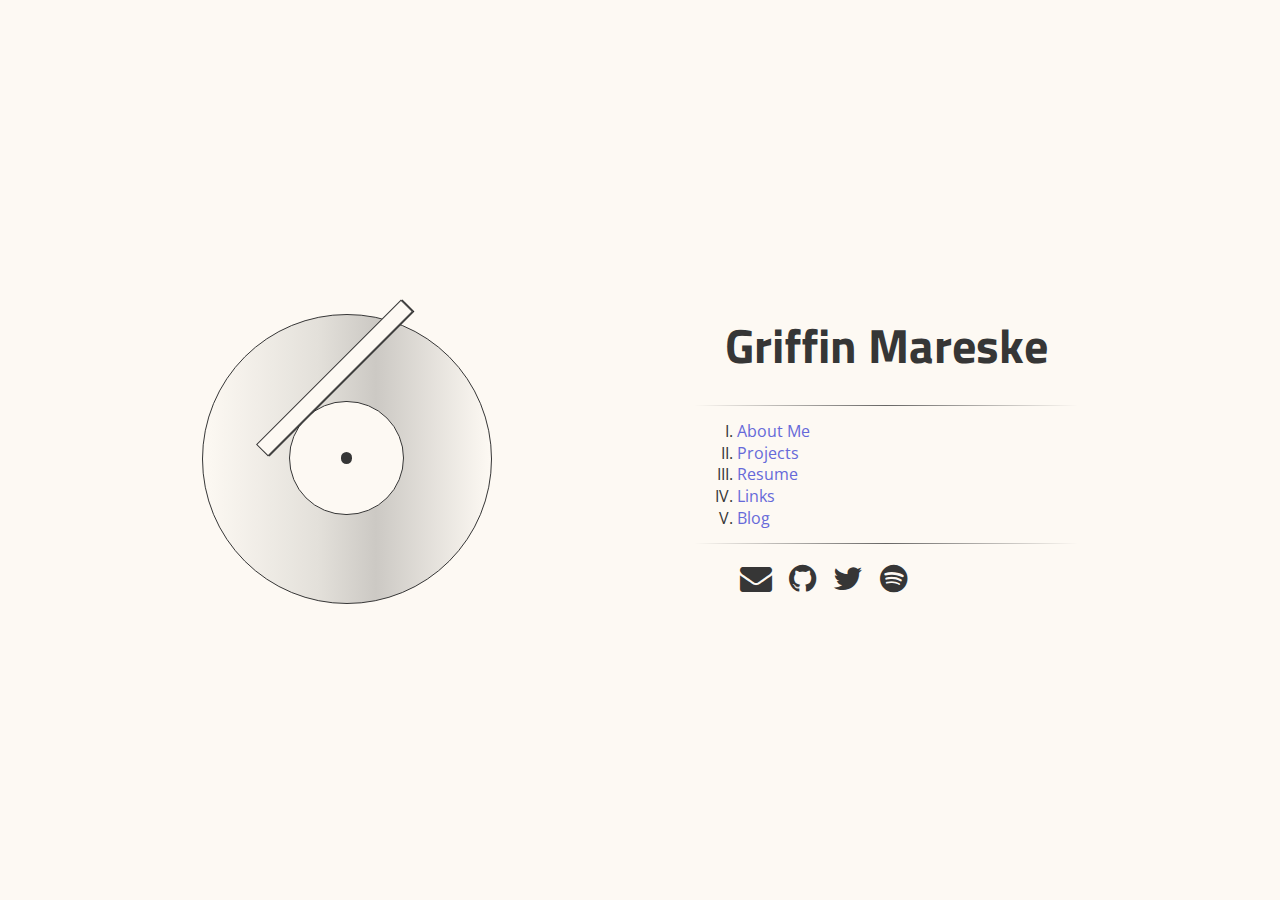
==== index.html @ 83ba7bfa "NEW STYLE" ====
<!DOCTYPE html>
<html>
  <head>
    <meta charset="utf-8"/>
    <meta name="description" content="Griffin Mareske's website"/>
    <meta name="viewport" content="width=device-width, initial-scale=1.0">

    <title>Griffin Mareske</title>

    <!-- fonts -->
    <link href="https://fonts.googleapis.com/css?family=Open+Sans|Titillium+Web" rel="stylesheet">
    <!-- icons -->
    <link href="https://maxcdn.bootstrapcdn.com/font-awesome/4.7.0/css/font-awesome.min.css" rel="stylesheet" integrity="sha384-wvfXpqpZZVQGK6TAh5PVlGOfQNHSoD2xbE+QkPxCAFlNEevoEH3Sl0sibVcOQVnN" crossorigin="anonymous">
    <!-- reset -->
    <link href="css/normalize.min.css" rel="stylesheet"/>
    <!-- styles -->
    <link href="css/style.css" rel="stylesheet"/>
  </head>

  <body>
    <div class="container">
      <div class="turntable">
	<div class="record-needle"></div>
	<div class="record-disc" id="record-disc">
	  <div class="record-image"><div class="record-pin"></div></div>
	</div>
      </div>
      <div class="text-container">
	<a href="/" class="header"><h1>Griffin Mareske</h1></a>
	<!-- <p><i>"What the everliving fuck do i put here?"</i></p> -->
	<hr/>
	<ul id="link-nav" class="link-list">
	  <li><span id="about">About Me</span></li>
	  <li><span id="project">Projects</span></li>
	  <li><a id="resume" href="#">Resume</a></li>
	  <li><a id="links">Links</a></li>
	  <li><a id="blog">Blog</a></li>
	</ul>
	<a id="back-btn" class="hide">Back</a>
	<!-- About Section -->
	<div id="about-txt" class="text hide">
	  <h2>About Me</h2>
	  <p>I am a Grinnell College undergrad '20 studying computer
	  science and music.</p>
	</div>
	
	<!-- Project Section -->
	<div id="project-txt" class="text hide">
	  <h2>Projects</h2>
	  <ul>
	    <li><a href="https://github.com/gmareske/edventure"><i class="fa
	    fa-github"></i></a><b> (edv)enture</b>
	      <p>edventure is an adventurous text
		editor, or an text-editing adventure.</p></li>
	    <hr/>
	    <li><a href="https://github.com/gmareske/saveit"><i class="fa
	    fa-github"></i></a><b> SaveIt</b>
	      <p>SaveIt is a goal tracker for personal finance, in
		the form of a chatbot. Winner of Best FinTech hack
		at <a href="http://bigdata.uiowa.edu/">Hack UIowa 2017.</a></p>
	    </li>
	    <hr/>
	    <li><a href="https://github.com/gmareske/little-brainfuck"><i class="fa fa-github"></i></a><b> Little Brainfuck</b>
		<p>Small brainfuck interpreter written in C.</p>
	    </li>
	  </ul>
	</div>
	
	<hr/>
	<ul class="social-list">
	  	  <li><a href="mailto:gmareske@gmail.com"><i class="fa fa-2x fa-envelope"></i></a></li>
	  <li><a href="https://github.com/gmareske"><i class="fa fa-2x
	  fa-github"></i></a></li>
	  <li><a href="https://twitter.com/mareskeg"><i class="fa
	  fa-2x fa-twitter"></i></a></li>
	  <li><a href="http://open.spotify.com/user/gmareske"><i class="fa fa-2x fa-spotify"></i></a></li>
	</ul>
      </div>
    <script src="js/main.js"></script>
  </body>
</html>
---- css/style.css ----
/* Author: Griffin Mareske */
/* font-family: 'Titillium Web', sans-serif; */
/* font-family: 'Open Sans', sans-serif; */

html,body {
    display: flex;
    justify-content: center;
    margin:0;
    width: 100%;
    height: 100%;
    background: #fdf9f3;
    scroll-behavior: smooth;
}
hr {
    border: 0;
    height: 1px;
    background: linear-gradient(to right, rgba(54,54,54,0), rgba(54,54,54,0.75), rgba(54,54,54,0));
}
.hide {
    display: none;
}
.container {
    display: flex;
    flex-flow: row nowrap;
    align-items: center;
    justify-content: space-evenly;
    font-family: 'Open Sans', sans-serif;
    color: #363636;
    font-size: 16px:
    height: 100%;
    width: 100%;
}
.text-container {
    flex-flow: column nowrap;
}
.text {
}
h1,h2,h3 {
    font-family: 'Titillium Web', sans-serif;
}
h1 {
    text-align: center;
    font-size: 48px;
}
p.header {
    text-align: center;
}
ul {
    list-style: none;
}
li {
    margin: 0.2em;
}
a {
    color: #6669d9;
    text-decoration: none;
}
a h1 {
    color: #363636;
}
a:visited {
    color: #6669D9;
}

.link-list {
    list-style: upper-roman;
    text-decoration: bold;
}
.link-list span {
    color: #6669d9;
    cursor: pointer;
}
#back-btn {
    font-size: 20px;
    cursor: pointer;
}
.social-list li {
    display: inline-block;
    margin-right: 0.4em;
    margin-left: 0.4em;
}
.social-list li a {
    color: #363636;
}

/* graphics styling */
/* record player styling */
@keyframes spin {
    from {transform:rotate(0deg); }
    to   {transform:rotate(360deg); }
}
@keyframes needle-swing {
    from {transform:rotate(0deg);}
    to   {transform:rotate(-45deg);}
}
.spin {
    animation: spin 4s infinite linear;
}
.record-needle{
    position: relative;
    z-index: 100;
    width: 70%;
    background: #fdf9f3;
    border: 1px solid #363636;
    height: 15px;
    transform: rotate(-45deg);
    transform-origin: 100% 50%;
    animation: needle-swing 2s linear;
    box-shadow: 1px 1px #212121;
}
.record-disc {
    position: relative;
    z-index: 3;
    width: 13em;
    height: 13em;
    background: linear-gradient(to right, #fdf9f3 0%, #e3e0da 40%, #ccc9c4 60%, #fdf9f3 100%);
    border: 1px solid #363636;
}
.record-disc, .record-disc div {
    border-radius: 50%;

}
.record-image {
    position: relative;
    top: 30%; left: 30%;
    width: 39%;
    height: 39%;
    background: #fdf9f3;
    border: 1px solid #363636;
}
.record-pin {
    position: relative;
    top: 45%; left: 45%;
    width: 10%;
    height: 10%;
    background: #363636;
}


@media only screen and (max-width: 600px) {
    body {
	margin: 0 0.2em 0 0.2em;
    }
    .container {
	flex-flow: column nowrap;
    }
    h1 {
	font-size: 32px;
    }
}

@media only screen and (min-width: 800px) {
    .record-disc {
	height: 16em;
	width: 16em;
    }
    .text-container {
	width: 30%;
}

@media only screen and (min-width: 1200px) {
    .record-disc {
	height: 18em;
	width: 18em;
}
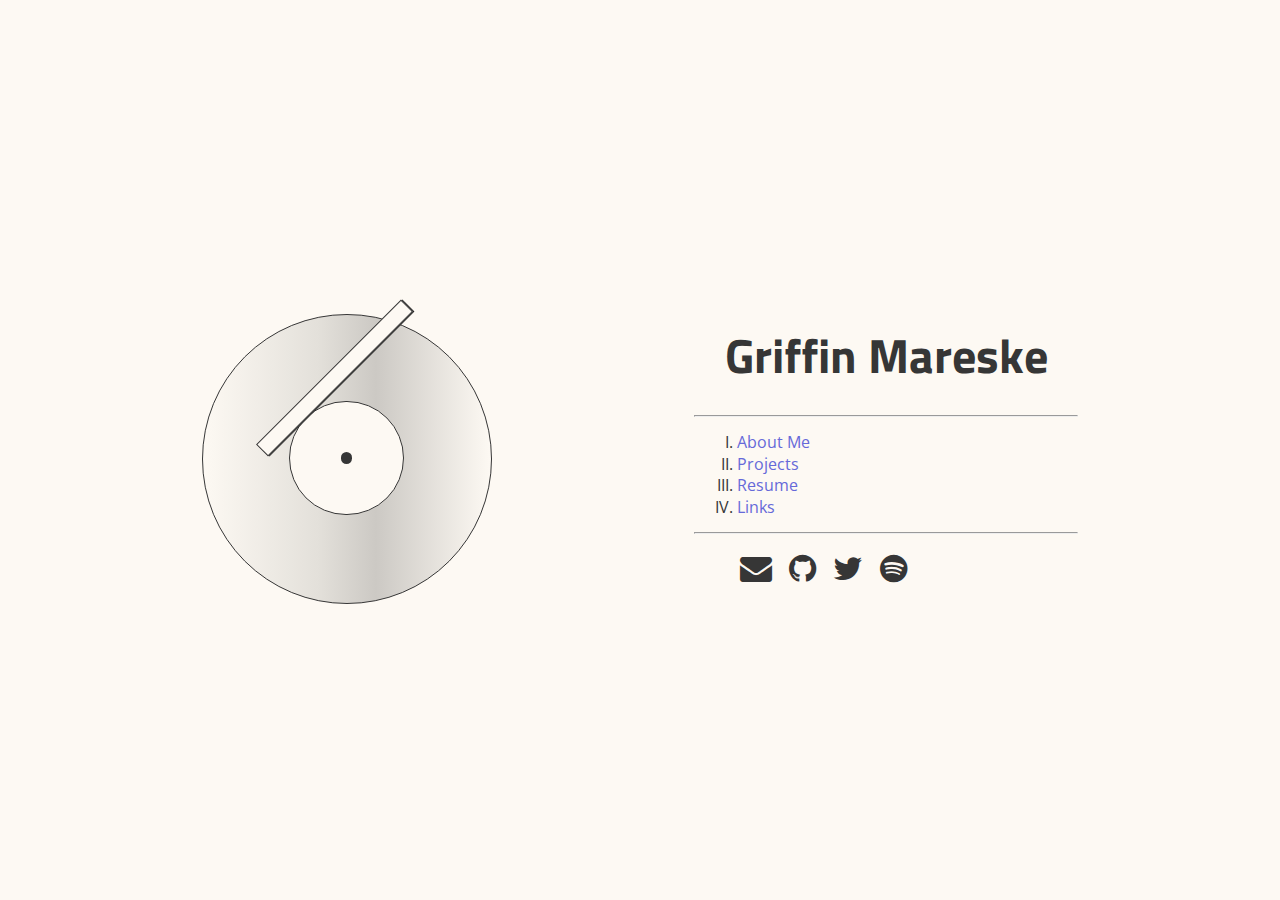
==== commit 54e678af: "Update copy" ====
--- a/index.html
+++ b/index.html
@@ -27,21 +27,41 @@
       </div>
       <div class="text-container">
 	<a href="/" class="header"><h1>Griffin Mareske</h1></a>
-	<!-- <p><i>"What the everliving fuck do i put here?"</i></p> -->
 	<hr/>
 	<ul id="link-nav" class="link-list">
 	  <li><span id="about">About Me</span></li>
 	  <li><span id="project">Projects</span></li>
 	  <li><a id="resume" href="#">Resume</a></li>
-	  <li><a id="links">Links</a></li>
-	  <li><a id="blog">Blog</a></li>
+	  <li><span id="links">Links</span></li>
+	  <!-- <li><a id="blog">Blog</a></li> -->
 	</ul>
 	<a id="back-btn" class="hide">Back</a>
 	<!-- About Section -->
 	<div id="about-txt" class="text hide">
 	  <h2>About Me</h2>
-	  <p>I am a Grinnell College undergrad '20 studying computer
-	  science and music.</p>
+	  <p>I study computer science and music at Grinnell
+	  College, class of 2020. Currently, I manage student workers in
+	    Grinnell College's IT department and tutor on the
+	  side. I perform jazz saxophone and piano with college
+	  ensembles and on my own, whenever I can.
+	  </p>
+	  <p>
+	    I am very passionate about projects that tie my two
+	    disciplines, technology and music, together as well as
+	    other work in the digital humanities. At the moment, I
+	    hack on my own <a href="https://github.com/gmareske/">
+	    personal projects</a> as well as contribute to open
+	    source.
+	  </p>
+
+	  <p>
+	    Contact me at the social links below, or at:
+	  </p>
+
+	  <ul>
+	    <li><i class="fa fa-envelope"></i> <a href="mailto:gmareske@gmail.com">gmareske@gmail.com</a></li>
+	    <li><i class="fa fa-phone"></i> +19132068204</li>
+	  </ul>
 	</div>
 	
 	<!-- Project Section -->
@@ -63,6 +83,31 @@
 	    <li><a href="https://github.com/gmareske/little-brainfuck"><i class="fa fa-github"></i></a><b> Little Brainfuck</b>
 		<p>Small brainfuck interpreter written in C.</p>
 	    </li>
+	    <hr/>
+	    <li><a href="http://kdic.grinnell.edu/stream"><i class="fa fa-music"></i></a>
+	      <a href=""><i class="fa fa-github"></i></a><b> Cyborg
+		Soiree </b>
+	      <p>Weekly radio show on KDICfm powered by Python
+	      code. Code is on github and you can listen to an online
+		stream <a href="http://kdic.grinnell.edu/stream">here</a>.</p>
+	    </li>
+	  </ul>
+	</div>
+	<!-- Links section -->
+	<div id="links-txt" class="text hide">
+	  <h2>My Links</h2>
+	  <p>
+	    It's a staple for everyone's personal website to
+	    curate some awesome links to interweb content.
+	  </p>
+	  <ul>
+	    <li>
+	      <a href="http://www.gigamonkeys.com/book/">Practical
+		Common Lisp</a>
+	      <p>Free and amazing resource to learn Lisp by completing
+	      projects rather than mindlessly typing in syntax.</p>
+	    </li>
+	    <hr/>
 	  </ul>
 	</div>
 	
--- a/css/style.css
+++ b/css/style.css
@@ -11,11 +11,11 @@
     background: #fdf9f3;
     scroll-behavior: smooth;
 }
-hr {
-    border: 0;
-    height: 1px;
-    background: linear-gradient(to right, rgba(54,54,54,0), rgba(54,54,54,0.75), rgba(54,54,54,0));
-}
+/* hr { */
+/*     border: 0; */
+/*     height: 1px; */
+/*     background: linear-gradient(to right, rgba(54,54,54,0), rgba(54,54,54,0.75), rgba(54,54,54,0)); */
+/* } */
 .hide {
     display: none;
 }
@@ -69,6 +69,9 @@
 .link-list span {
     color: #6669d9;
     cursor: pointer;
+}
+#links ul {
+    list-style: circle;
 }
 #back-btn {
     font-size: 20px;
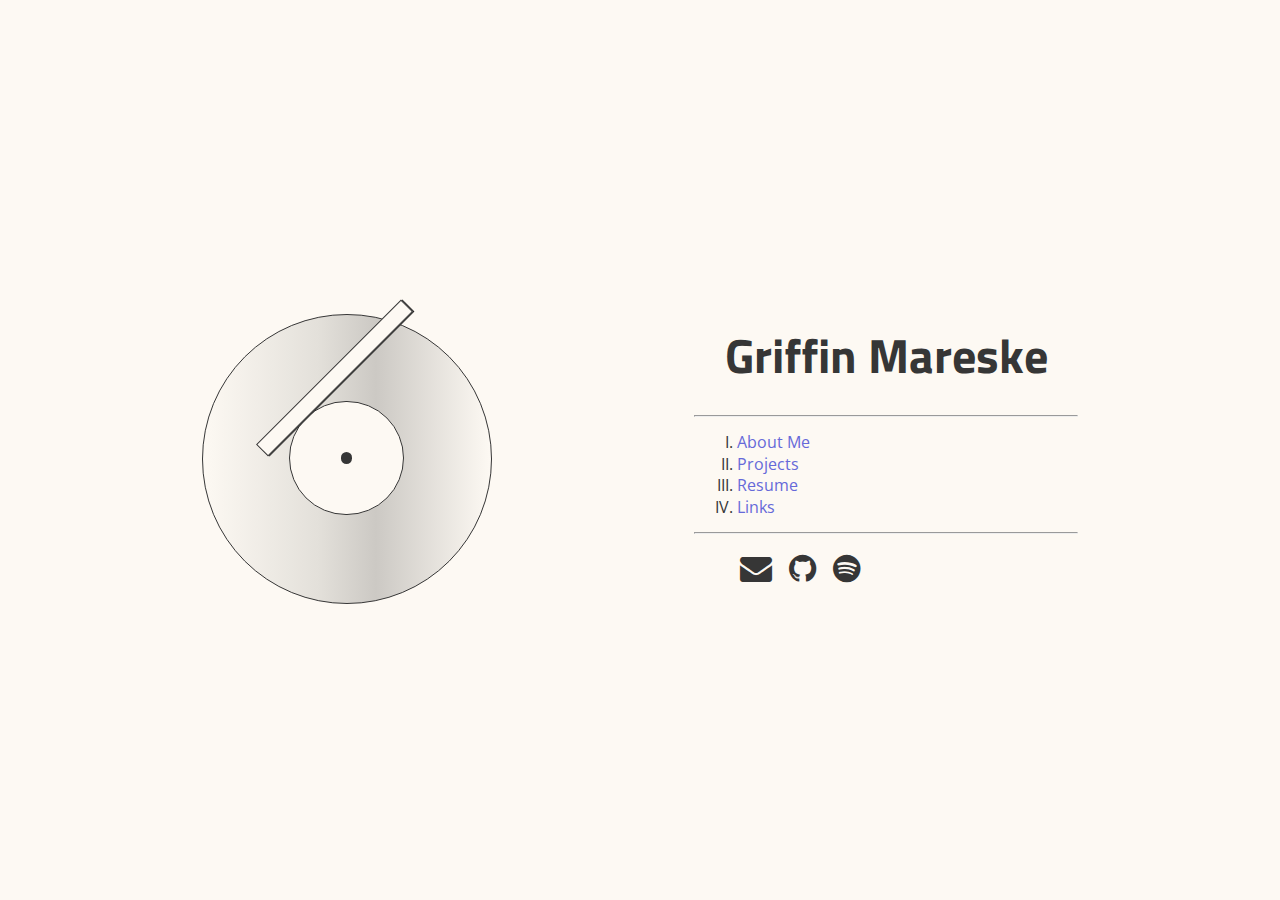
==== commit e920fd5d: "Update 2020" ====
--- a/index.html
+++ b/index.html
@@ -31,7 +31,7 @@
 	<ul id="link-nav" class="link-list">
 	  <li><span id="about">About Me</span></li>
 	  <li><span id="project">Projects</span></li>
-	  <li><a id="resume" href="#">Resume</a></li>
+	  <li><a id="resume" href="ResumeGriffinMareske.pdf">Resume</a></li>
 	  <li><span id="links">Links</span></li>
 	  <!-- <li><a id="blog">Blog</a></li> -->
 	</ul>
@@ -39,19 +39,27 @@
 	<!-- About Section -->
 	<div id="about-txt" class="text hide">
 	  <h2>About Me</h2>
-	  <p>I study computer science and music at Grinnell
-	  College, class of 2020. Currently, I manage student workers in
-	    Grinnell College's IT department and tutor on the
-	  side. I perform jazz saxophone and piano with college
-	  ensembles and on my own, whenever I can.
+	  <p>
+            I'm a student at Grinnell College graduating in May 2020 with a
+            degree in computer science and music.
+            I'm also a professional musician who plays saxophone and piano.
+            I'm currently looking for employment in software development and
+            technology support roles.
 	  </p>
+          <p>
+            On campus, I run a student group that facilitates student music
+            and puts together huge music shows every semester.
+            I enjoy playing in latin, jazz, and funk ensembles, and I host
+            a jazz-themed radio show every week.
+            I also have worked at the college's IT department for the past
+            four years, where I've provided technical support to over a
+            thousand members of the Grinnell College community.
+          </p>
 	  <p>
 	    I am very passionate about projects that tie my two
-	    disciplines, technology and music, together as well as
-	    other work in the digital humanities. At the moment, I
+	    disciplines, technology and music. At the moment, I
 	    hack on my own <a href="https://github.com/gmareske/">
-	    personal projects</a> as well as contribute to open
-	    source.
+	    personal projects</a>.
 	  </p>
 
 	  <p>
@@ -59,7 +67,9 @@
 	  </p>
 
 	  <ul>
-	    <li><i class="fa fa-envelope"></i> <a href="mailto:gmareske@gmail.com">gmareske@gmail.com</a></li>
+	    <li><i class="fa
+	                  fa-envelope"></i> <a href="mailto:gmareske@gmail.com">gmareske@gmail.com</a></li>
+            <li><i class="fa fa-envelope"><a href="mailto:mareskeg@grinnell.edu">mareskeg@grinnell.edu</a></i></li>
 	    <li><i class="fa fa-phone"></i> +19132068204</li>
 	  </ul>
 	</div>
@@ -68,10 +78,18 @@
 	<div id="project-txt" class="text hide">
 	  <h2>Projects</h2>
 	  <ul>
-	    <li><a href="https://github.com/gmareske/edventure"><i class="fa
-	    fa-github"></i></a><b> (edv)enture</b>
-	      <p>edventure is an adventurous text
-		editor, or an text-editing adventure.</p></li>
+            <li><a href="https://github.com/gmareske/emp-mode"><i class="fa
+            fa-github"></i></a><b>emp-mode</b>
+              <p>
+                An emacs mode I wrote which allows for agnostic music
+                player control from within Emacs.
+              </p>
+            </li>
+	    <li><a href="https://github.com/gmareske/Hid3"><i class="fa
+	    fa-github"></i></a><b> Hid3</b>
+	      <p>A id3 tag parser written in pure Haskell. Id3 tags are
+	    what contain all of the data inside of mp3 and other music
+	        files.</p></li>
 	    <hr/>
 	    <li><a href="https://github.com/gmareske/saveit"><i class="fa
 	    fa-github"></i></a><b> SaveIt</b>
@@ -80,32 +98,32 @@
 		at <a href="http://bigdata.uiowa.edu/">Hack UIowa 2017.</a></p>
 	    </li>
 	    <hr/>
-	    <li><a href="https://github.com/gmareske/little-brainfuck"><i class="fa fa-github"></i></a><b> Little Brainfuck</b>
-		<p>Small brainfuck interpreter written in C.</p>
-	    </li>
-	    <hr/>
-	    <li><a href="http://kdic.grinnell.edu/stream"><i class="fa fa-music"></i></a>
-	      <a href=""><i class="fa fa-github"></i></a><b> Cyborg
-		Soiree </b>
-	      <p>Weekly radio show on KDICfm powered by Python
-	      code. Code is on github and you can listen to an online
-		stream <a href="http://kdic.grinnell.edu/stream">here</a>.</p>
-	    </li>
+	    <!-- <li><a href="https://github.com/gmareske/little-brainfuck"><i class="fa fa-github"></i></a><b> Little Brainfuck</b> -->
+	    <!--     <p>Small brainfuck interpreter written in C.</p> -->
+	    <!-- </li> -->
+	    <!-- <hr/> -->
+	    <!-- <li><a href="http://kdic.grinnell.edu/stream"><i class="fa fa-music"></i></a> -->
+	    <!--   <a href=""><i class="fa fa-github"></i></a><b> Cyborg -->
+	    <!--     Soiree </b> -->
+	    <!--   <p>Weekly radio show on KDICfm powered by Python -->
+	    <!--   code. Code is on github and you can listen to an online -->
+	    <!--     stream <a href="http://kdic.grinnell.edu/stream">here</a>.</p> -->
+	    <!-- </li> -->
 	  </ul>
 	</div>
 	<!-- Links section -->
 	<div id="links-txt" class="text hide">
 	  <h2>My Links</h2>
 	  <p>
-	    It's a staple for everyone's personal website to
-	    curate some awesome links to interweb content.
+            Links to things I love:
 	  </p>
 	  <ul>
 	    <li>
-	      <a href="http://www.gigamonkeys.com/book/">Practical
-		Common Lisp</a>
-	      <p>Free and amazing resource to learn Lisp by completing
-	      projects rather than mindlessly typing in syntax.</p>
+	      <a href="https://www.facebook.com/FreesoundGrinnell/">Freesound
+	      Facebook page</a>
+	      <p>Freesound is a college student music group I help
+	      facilitate. We put on huge music shows in the fall and
+	      spring and do general sound support on campus.</p>
 	    </li>
 	    <hr/>
 	  </ul>
@@ -116,8 +134,8 @@
 	  	  <li><a href="mailto:gmareske@gmail.com"><i class="fa fa-2x fa-envelope"></i></a></li>
 	  <li><a href="https://github.com/gmareske"><i class="fa fa-2x
 	  fa-github"></i></a></li>
-	  <li><a href="https://twitter.com/mareskeg"><i class="fa
-	  fa-2x fa-twitter"></i></a></li>
+	  <!-- <li><a href="https://twitter.com/mareskeg"><i class="fa -->
+	  <!-- fa-2x fa-twitter"></i></a></li> -->
 	  <li><a href="http://open.spotify.com/user/gmareske"><i class="fa fa-2x fa-spotify"></i></a></li>
 	</ul>
       </div>
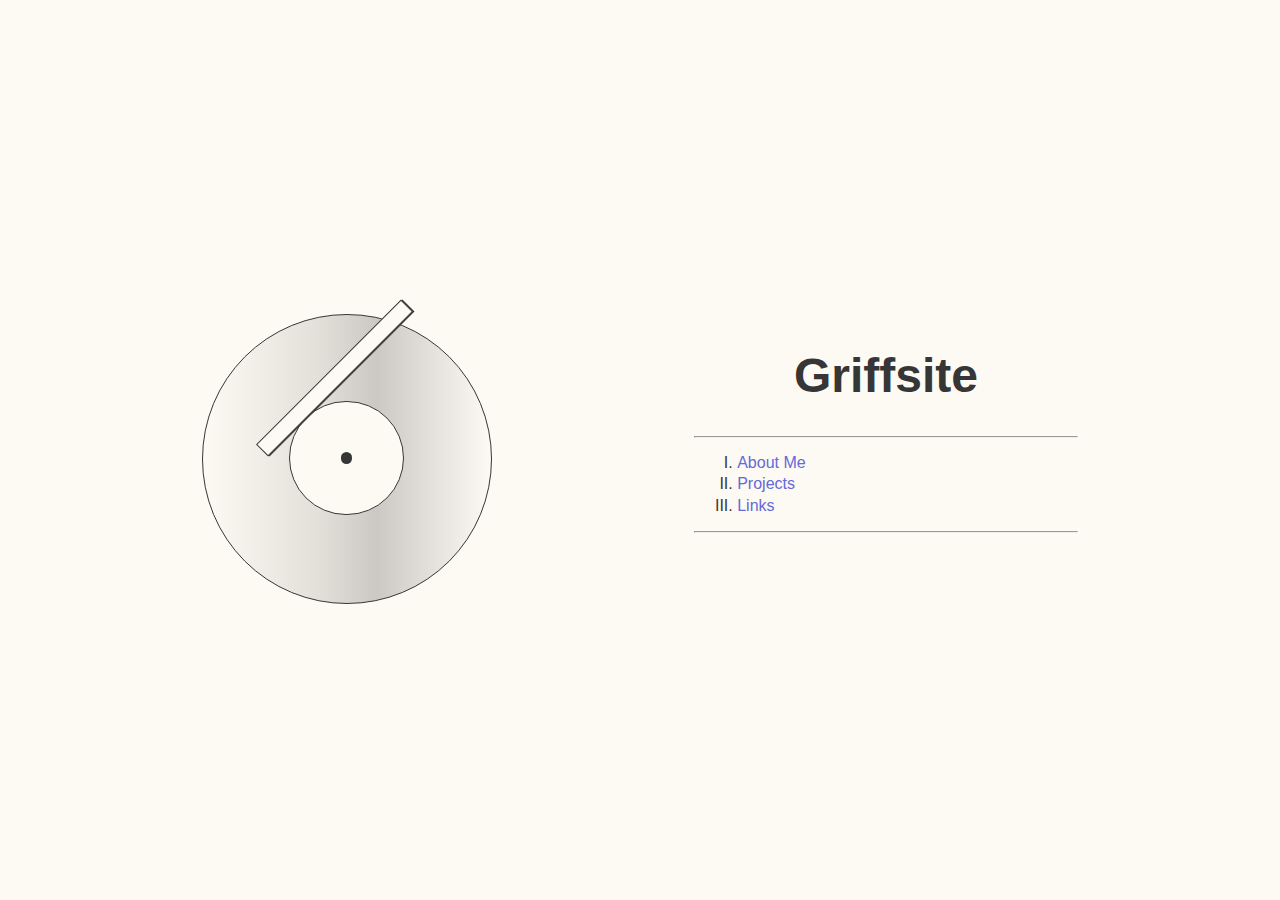
==== commit 5d8f68ce: "Delete stuff I want to delete" ====
--- a/index.html
+++ b/index.html
@@ -2,15 +2,15 @@
 <html>
   <head>
     <meta charset="utf-8"/>
-    <meta name="description" content="Griffin Mareske's website"/>
+    <meta name="description" content="Griff's website"/>
     <meta name="viewport" content="width=device-width, initial-scale=1.0">
 
-    <title>Griffin Mareske</title>
+    <title>Griff's Website</title>
 
     <!-- fonts -->
-    <link href="https://fonts.googleapis.com/css?family=Open+Sans|Titillium+Web" rel="stylesheet">
+    <!-- <link href="https://fonts.googleapis.com/css?family=Open+Sans|Titillium+Web" rel="stylesheet"> -->
     <!-- icons -->
-    <link href="https://maxcdn.bootstrapcdn.com/font-awesome/4.7.0/css/font-awesome.min.css" rel="stylesheet" integrity="sha384-wvfXpqpZZVQGK6TAh5PVlGOfQNHSoD2xbE+QkPxCAFlNEevoEH3Sl0sibVcOQVnN" crossorigin="anonymous">
+    <!-- <link href="https://maxcdn.bootstrapcdn.com/font-awesome/4.7.0/css/font-awesome.min.css" rel="stylesheet" integrity="sha384-wvfXpqpZZVQGK6TAh5PVlGOfQNHSoD2xbE+QkPxCAFlNEevoEH3Sl0sibVcOQVnN" crossorigin="anonymous"> -->
     <!-- reset -->
     <link href="css/normalize.min.css" rel="stylesheet"/>
     <!-- styles -->
@@ -26,12 +26,11 @@
 	</div>
       </div>
       <div class="text-container">
-	<a href="/" class="header"><h1>Griffin Mareske</h1></a>
+	<a href="/" class="header"><h1>Griffsite</h1></a>
 	<hr/>
 	<ul id="link-nav" class="link-list">
 	  <li><span id="about">About Me</span></li>
 	  <li><span id="project">Projects</span></li>
-	  <li><a id="resume" href="ResumeGriffinMareske.pdf">Resume</a></li>
 	  <li><span id="links">Links</span></li>
 	  <!-- <li><a id="blog">Blog</a></li> -->
 	</ul>
@@ -139,6 +138,13 @@
 	  <li><a href="http://open.spotify.com/user/gmareske"><i class="fa fa-2x fa-spotify"></i></a></li>
 	</ul>
       </div>
-    <script src="js/main.js"></script>
+      <script>
+	const spinRecord = function() {
+	    let record = document.getElementById('record-disc');
+	    record.classList.add('spin');
+	}
+
+	setTimeout(spinRecord, 2*1000);
+      </script>
   </body>
 </html>
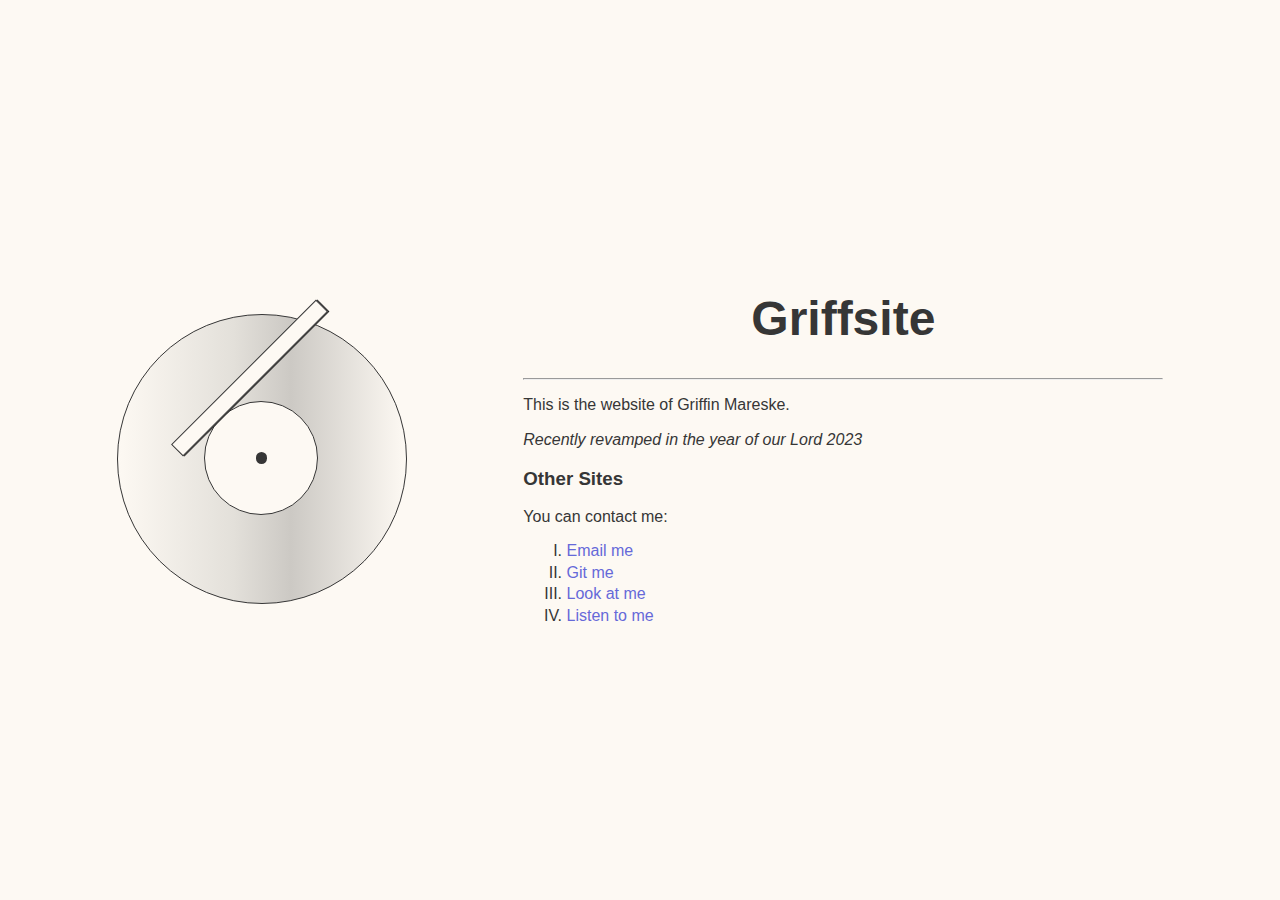
==== commit 8f05c13e: "Remove the old copy and SPA'ing" ====
--- a/index.html
+++ b/index.html
@@ -28,114 +28,16 @@
       <div class="text-container">
 	<a href="/" class="header"><h1>Griffsite</h1></a>
 	<hr/>
-	<ul id="link-nav" class="link-list">
-	  <li><span id="about">About Me</span></li>
-	  <li><span id="project">Projects</span></li>
-	  <li><span id="links">Links</span></li>
-	  <!-- <li><a id="blog">Blog</a></li> -->
-	</ul>
-	<a id="back-btn" class="hide">Back</a>
-	<!-- About Section -->
-	<div id="about-txt" class="text hide">
-	  <h2>About Me</h2>
-	  <p>
-            I'm a student at Grinnell College graduating in May 2020 with a
-            degree in computer science and music.
-            I'm also a professional musician who plays saxophone and piano.
-            I'm currently looking for employment in software development and
-            technology support roles.
-	  </p>
-          <p>
-            On campus, I run a student group that facilitates student music
-            and puts together huge music shows every semester.
-            I enjoy playing in latin, jazz, and funk ensembles, and I host
-            a jazz-themed radio show every week.
-            I also have worked at the college's IT department for the past
-            four years, where I've provided technical support to over a
-            thousand members of the Grinnell College community.
-          </p>
-	  <p>
-	    I am very passionate about projects that tie my two
-	    disciplines, technology and music. At the moment, I
-	    hack on my own <a href="https://github.com/gmareske/">
-	    personal projects</a>.
-	  </p>
+	<p>This is the website of Griffin Mareske.</p>
 
-	  <p>
-	    Contact me at the social links below, or at:
-	  </p>
-
-	  <ul>
-	    <li><i class="fa
-	                  fa-envelope"></i> <a href="mailto:gmareske@gmail.com">gmareske@gmail.com</a></li>
-            <li><i class="fa fa-envelope"><a href="mailto:mareskeg@grinnell.edu">mareskeg@grinnell.edu</a></i></li>
-	    <li><i class="fa fa-phone"></i> +19132068204</li>
-	  </ul>
-	</div>
-	
-	<!-- Project Section -->
-	<div id="project-txt" class="text hide">
-	  <h2>Projects</h2>
-	  <ul>
-            <li><a href="https://github.com/gmareske/emp-mode"><i class="fa
-            fa-github"></i></a><b>emp-mode</b>
-              <p>
-                An emacs mode I wrote which allows for agnostic music
-                player control from within Emacs.
-              </p>
-            </li>
-	    <li><a href="https://github.com/gmareske/Hid3"><i class="fa
-	    fa-github"></i></a><b> Hid3</b>
-	      <p>A id3 tag parser written in pure Haskell. Id3 tags are
-	    what contain all of the data inside of mp3 and other music
-	        files.</p></li>
-	    <hr/>
-	    <li><a href="https://github.com/gmareske/saveit"><i class="fa
-	    fa-github"></i></a><b> SaveIt</b>
-	      <p>SaveIt is a goal tracker for personal finance, in
-		the form of a chatbot. Winner of Best FinTech hack
-		at <a href="http://bigdata.uiowa.edu/">Hack UIowa 2017.</a></p>
-	    </li>
-	    <hr/>
-	    <!-- <li><a href="https://github.com/gmareske/little-brainfuck"><i class="fa fa-github"></i></a><b> Little Brainfuck</b> -->
-	    <!--     <p>Small brainfuck interpreter written in C.</p> -->
-	    <!-- </li> -->
-	    <!-- <hr/> -->
-	    <!-- <li><a href="http://kdic.grinnell.edu/stream"><i class="fa fa-music"></i></a> -->
-	    <!--   <a href=""><i class="fa fa-github"></i></a><b> Cyborg -->
-	    <!--     Soiree </b> -->
-	    <!--   <p>Weekly radio show on KDICfm powered by Python -->
-	    <!--   code. Code is on github and you can listen to an online -->
-	    <!--     stream <a href="http://kdic.grinnell.edu/stream">here</a>.</p> -->
-	    <!-- </li> -->
-	  </ul>
-	</div>
-	<!-- Links section -->
-	<div id="links-txt" class="text hide">
-	  <h2>My Links</h2>
-	  <p>
-            Links to things I love:
-	  </p>
-	  <ul>
-	    <li>
-	      <a href="https://www.facebook.com/FreesoundGrinnell/">Freesound
-	      Facebook page</a>
-	      <p>Freesound is a college student music group I help
-	      facilitate. We put on huge music shows in the fall and
-	      spring and do general sound support on campus.</p>
-	    </li>
-	    <hr/>
-	  </ul>
-	</div>
-	
-	<hr/>
-	<ul class="social-list">
-	  	  <li><a href="mailto:gmareske@gmail.com"><i class="fa fa-2x fa-envelope"></i></a></li>
-	  <li><a href="https://github.com/gmareske"><i class="fa fa-2x
-	  fa-github"></i></a></li>
-	  <!-- <li><a href="https://twitter.com/mareskeg"><i class="fa -->
-	  <!-- fa-2x fa-twitter"></i></a></li> -->
-	  <li><a href="http://open.spotify.com/user/gmareske"><i class="fa fa-2x fa-spotify"></i></a></li>
+	<p><i>Recently revamped in the year of our Lord 2023</i></p>
+	<h3>Other Sites</h3>
+	<p>You can contact me:</p>
+	<ul class="link-list">
+	  <li><a href="mailto:gmareske@gmail.com">Email me</a></li>
+	  <li><a href="https://github.com/gmareske">Git me</a></li>
+	  <li><a href="https://instagram.com/mareskeg">Look at me</a></li>
+	  <li><a href="https://open.spotify.com/user/gmareske?si=39941577e3e748a6">Listen to me</a></li>
 	</ul>
       </div>
       <script>
--- a/css/style.css
+++ b/css/style.css
@@ -35,9 +35,7 @@
 }
 .text {
 }
-h1,h2,h3 {
-    font-family: 'Titillium Web', sans-serif;
-}
+
 h1 {
     text-align: center;
     font-size: 48px;
@@ -141,6 +139,13 @@
 
 
 @media only screen and (max-width: 600px) {
+    .record-disc {
+	height: 10em;
+	width: 10em;	
+    }
+    .record-needle {
+	width: 60%;
+    }
     body {
 	margin: 0 0.2em 0 0.2em;
     }
@@ -150,6 +155,9 @@
     h1 {
 	font-size: 32px;
     }
+    .text-container {
+	width: 95%;
+    }
 }
 
 @media only screen and (min-width: 800px) {
@@ -158,7 +166,7 @@
 	width: 16em;
     }
     .text-container {
-	width: 30%;
+	width: 50%;
 }
 
 @media only screen and (min-width: 1200px) {
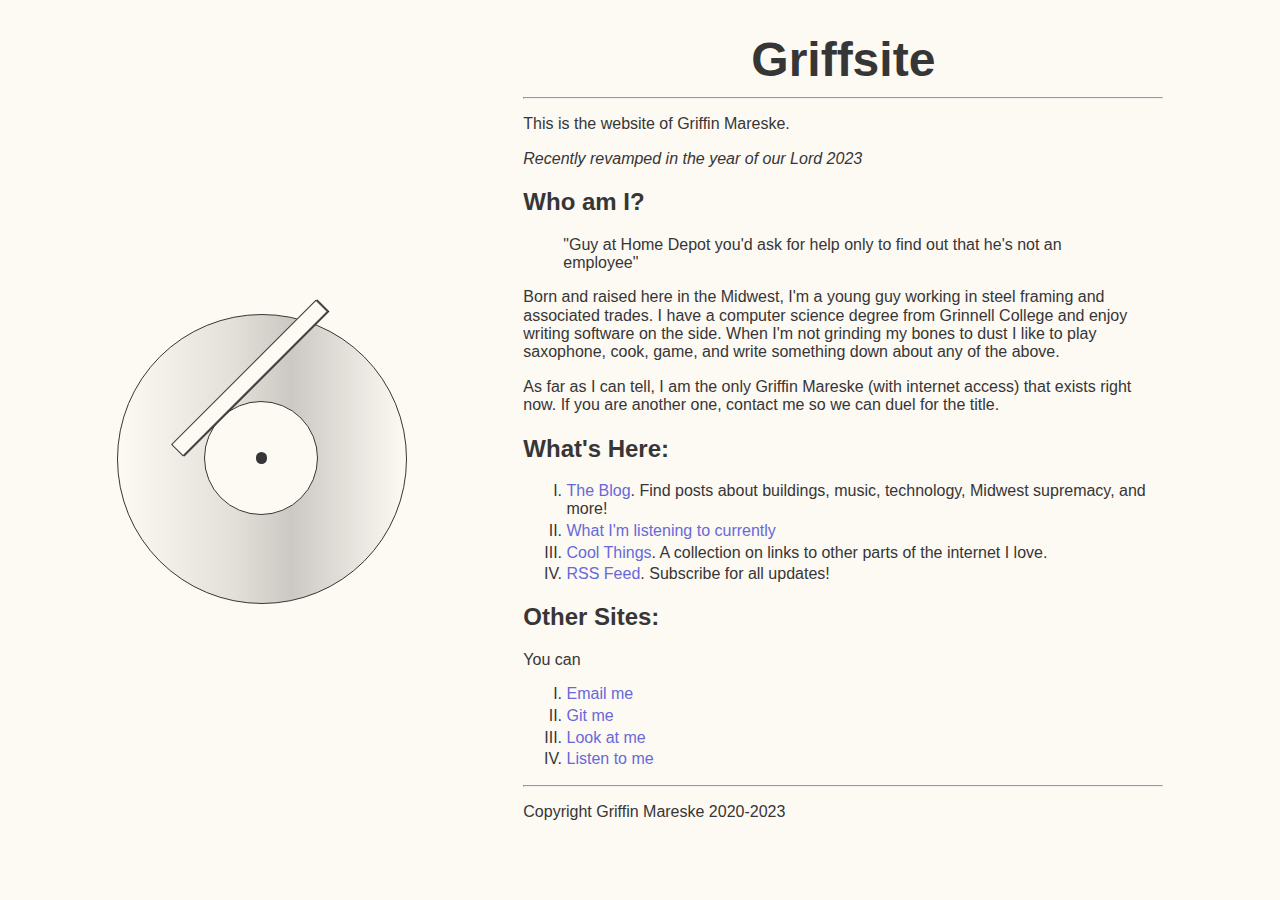
==== commit ac3a061e: "The org publish update" ====
--- a/index.html
+++ b/index.html
@@ -31,14 +31,40 @@
 	<p>This is the website of Griffin Mareske.</p>
 
 	<p><i>Recently revamped in the year of our Lord 2023</i></p>
-	<h3>Other Sites</h3>
-	<p>You can contact me:</p>
+
+	<section>
+	  <h2>Who am I?</h2>
+	  <blockquote>"Guy at Home Depot you'd ask for help only to find out that he's not an employee"</blockquote>
+	  <p>Born and raised here in the Midwest, I'm a young guy working in steel framing and associated trades. I have a computer science degree from Grinnell College and enjoy writing software on the side. When I'm not grinding my bones to dust I like to play saxophone, cook, game, and write something down about any of the above.</p>
+	  
+	  <p>As far as I can tell, I am the only Griffin Mareske (with internet access) that exists right now. If you are another one, contact me so we can duel for the title.</p>
+	</section>
+	
+	<section>
+	  <h2>What's Here:</h2>
+	  <ul class="link-list">
+	    <li><a href="./blog/index.html">The Blog</a>. Find posts about buildings, music, technology, Midwest supremacy, and more!</li>
+	    <li><a href="">What I'm listening to currently</a></li>
+	    <li><a href="./links.html">Cool Things</a>. A collection on links to other parts of the internet I love.</li>
+	    <li><a href="/feed.xml">RSS Feed</a>. Subscribe for all updates!</li>
+	  </ul>
+	</section>
+
+	<section>
+	<h2>Other Sites:</h2>
+	<p>You can </p>
 	<ul class="link-list">
 	  <li><a href="mailto:gmareske@gmail.com">Email me</a></li>
 	  <li><a href="https://github.com/gmareske">Git me</a></li>
 	  <li><a href="https://instagram.com/mareskeg">Look at me</a></li>
 	  <li><a href="https://open.spotify.com/user/gmareske?si=39941577e3e748a6">Listen to me</a></li>
 	</ul>
+	</section>
+	<footer>
+	  <hr/>
+	  <p>Copyright Griffin Mareske 2020-2023</p>
+	</footer>
+
       </div>
       <script>
 	const spinRecord = function() {
--- a/css/style.css
+++ b/css/style.css
@@ -31,7 +31,9 @@
     width: 100%;
 }
 .text-container {
+    align-items: center;
     flex-flow: column nowrap;
+    height: 100%;
 }
 .text {
 }
@@ -39,6 +41,7 @@
 h1 {
     text-align: center;
     font-size: 48px;
+    margin-bottom: 10px;
 }
 p.header {
     text-align: center;
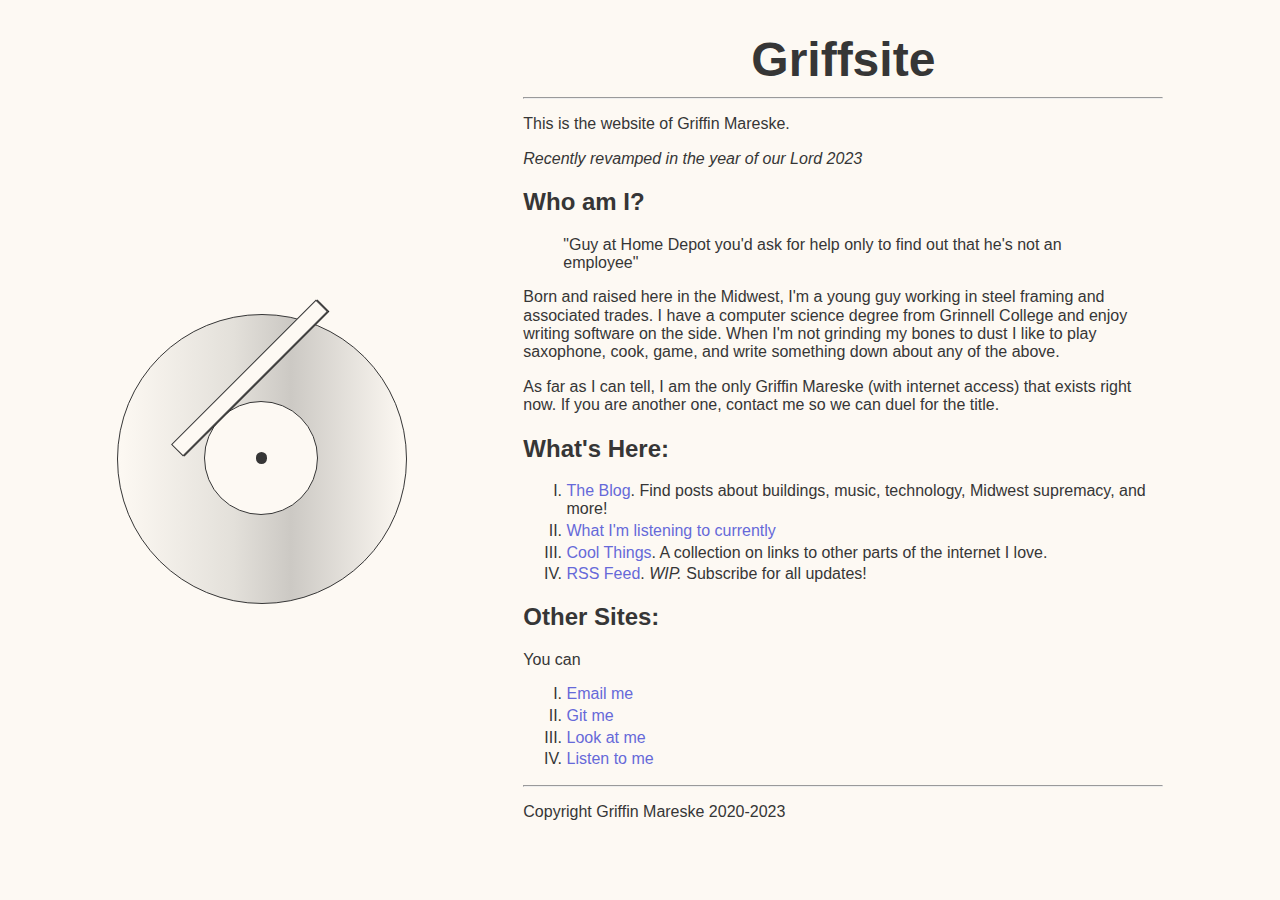
==== commit baa9af28: "Links page" ====
--- a/index.html
+++ b/index.html
@@ -46,7 +46,7 @@
 	    <li><a href="./blog/index.html">The Blog</a>. Find posts about buildings, music, technology, Midwest supremacy, and more!</li>
 	    <li><a href="">What I'm listening to currently</a></li>
 	    <li><a href="./links.html">Cool Things</a>. A collection on links to other parts of the internet I love.</li>
-	    <li><a href="/feed.xml">RSS Feed</a>. Subscribe for all updates!</li>
+	    <li><a href="/feed.xml">RSS Feed</a>. <em>WIP.</em> Subscribe for all updates!</li>
 	  </ul>
 	</section>
 
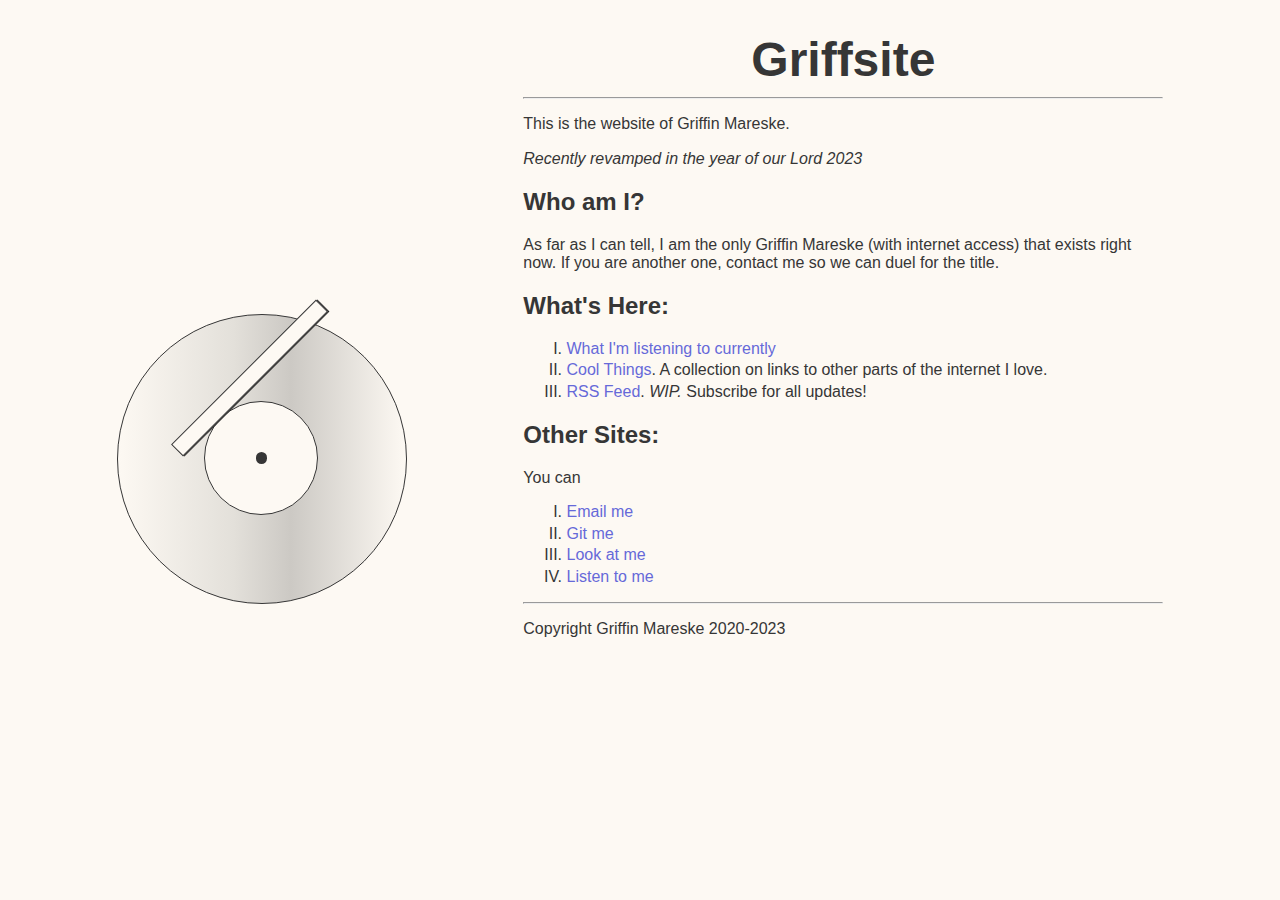
==== commit fb2bc16f: "Hide it" ====
--- a/index.html
+++ b/index.html
@@ -34,16 +34,13 @@
 
 	<section>
 	  <h2>Who am I?</h2>
-	  <blockquote>"Guy at Home Depot you'd ask for help only to find out that he's not an employee"</blockquote>
-	  <p>Born and raised here in the Midwest, I'm a young guy working in steel framing and associated trades. I have a computer science degree from Grinnell College and enjoy writing software on the side. When I'm not grinding my bones to dust I like to play saxophone, cook, game, and write something down about any of the above.</p>
-	  
 	  <p>As far as I can tell, I am the only Griffin Mareske (with internet access) that exists right now. If you are another one, contact me so we can duel for the title.</p>
 	</section>
 	
 	<section>
 	  <h2>What's Here:</h2>
 	  <ul class="link-list">
-	    <li><a href="./blog/index.html">The Blog</a>. Find posts about buildings, music, technology, Midwest supremacy, and more!</li>
+	    <!-- <li><a href="./blog/index.html">The Blog</a>. Find posts about buildings, music, technology, Midwest supremacy, and more!</li> -->
 	    <li><a href="">What I'm listening to currently</a></li>
 	    <li><a href="./links.html">Cool Things</a>. A collection on links to other parts of the internet I love.</li>
 	    <li><a href="/feed.xml">RSS Feed</a>. <em>WIP.</em> Subscribe for all updates!</li>
